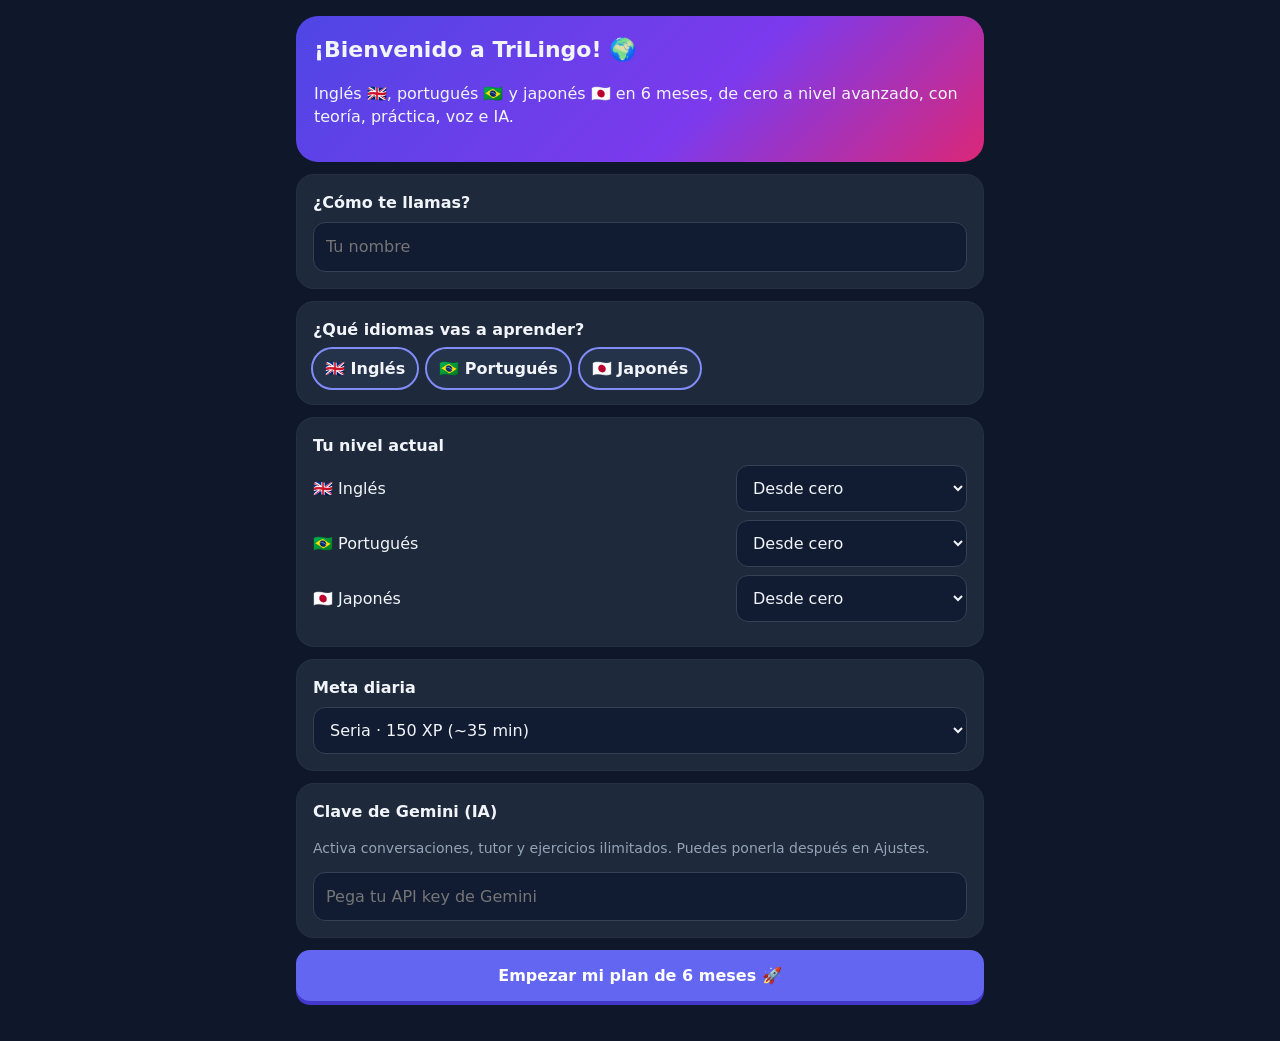
==== triplingo/assets/index.html @ 8bf6ce1e "Add TriLingo: Android app to learn English, Portuguese and Japanese in 6 months Co-Authored-By: Clau" ====
<!doctype html>
<html lang="es">
<head>
<meta charset="utf-8">
<meta name="viewport" content="width=device-width,initial-scale=1,maximum-scale=1,viewport-fit=cover">
<title>TriLingo</title>
<link rel="stylesheet" href="style.css">
</head>
<body>
<div id="app"></div>
<nav class="nav" id="nav">
  <button data-v="home"><span>🏠</span>Inicio</button>
  <button data-v="courses"><span>📚</span>Cursos</button>
  <button data-v="review"><span>🧠</span>Repasar</button>
  <button data-v="talk"><span>💬</span>Hablar</button>
  <button data-v="more"><span>✨</span>Más</button>
</nav>
<script src="data/en.js"></script>
<script src="data/pt.js"></script>
<script src="data/ja.js"></script>
<script src="data/extra.js"></script>
<script src="app.js"></script>
</body>
</html>
---- triplingo/assets/style.css ----
:root{
  --bg:#0f172a; --bg2:#111c33; --card:#1e293b; --card2:#24324a; --line:#334155;
  --tx:#f1f5f9; --mut:#94a3b8; --pri:#6366f1; --pri2:#818cf8; --ok:#22c55e; --bad:#ef4444; --warn:#f59e0b;
  --en:#ef4444; --pt:#22c55e; --ja:#facc15; --r:18px;
}
*{box-sizing:border-box;-webkit-tap-highlight-color:transparent}
html,body{margin:0;background:var(--bg);color:var(--tx);font-family:system-ui,-apple-system,"Segoe UI",Roboto,"Noto Sans","Noto Sans JP",sans-serif;font-size:16px;line-height:1.45}
body{padding-bottom:84px;min-height:100vh}
button{font:inherit;color:inherit;border:0;background:none;cursor:pointer}
input,textarea,select{font:inherit;color:var(--tx);background:var(--bg2);border:1px solid var(--line);border-radius:12px;padding:12px;width:100%}
textarea{min-height:90px;resize:vertical}
a{color:var(--pri2)}
#app{max-width:720px;margin:0 auto;padding:16px}
.top{display:flex;align-items:center;gap:10px;margin:4px 0 14px}
.top h1{font-size:20px;margin:0;flex:1}
.back{width:40px;height:40px;border-radius:12px;background:var(--card);font-size:20px}
.pill{display:inline-flex;align-items:center;gap:6px;background:var(--card);padding:6px 12px;border-radius:999px;font-weight:700;font-size:14px}
.card{background:var(--card);border-radius:var(--r);padding:16px;margin:0 0 12px;border:1px solid #ffffff08}
.card h2,.card h3{margin:0 0 8px}
.card h2{font-size:18px}.card h3{font-size:16px}
.mut{color:var(--mut);font-size:14px}
.row{display:flex;gap:10px;align-items:center}
.wrap{flex-wrap:wrap}
.grow{flex:1}
.grid2{display:grid;grid-template-columns:1fr 1fr;gap:10px}
.grid3{display:grid;grid-template-columns:repeat(3,1fr);gap:10px}
.btn{display:inline-flex;justify-content:center;align-items:center;gap:8px;background:var(--pri);color:#fff;font-weight:800;padding:14px 18px;border-radius:14px;box-shadow:0 4px 0 #4338ca;transition:transform .05s}
.btn:active{transform:translateY(3px);box-shadow:0 1px 0 #4338ca}
.btn.full{width:100%}
.btn.sec{background:var(--card2);box-shadow:0 4px 0 #0b1222}
.btn.ok{background:var(--ok);box-shadow:0 4px 0 #15803d}
.btn.bad{background:var(--bad);box-shadow:0 4px 0 #b91c1c}
.btn.sm{padding:9px 12px;font-size:14px;border-radius:12px}
.btn[disabled]{opacity:.45}
.tile{background:var(--card);border-radius:16px;padding:14px;text-align:left;border:1px solid #ffffff0a;display:block;width:100%}
.tile .ic{font-size:26px}
.tile b{display:block;margin-top:4px}
.tile:active{background:var(--card2)}
.bar{height:10px;background:var(--bg2);border-radius:99px;overflow:hidden}
.bar>i{display:block;height:100%;background:linear-gradient(90deg,var(--pri),#22d3ee);border-radius:99px;transition:width .3s}
.nav{position:fixed;bottom:0;left:0;right:0;background:#0b1222ee;backdrop-filter:blur(8px);border-top:1px solid var(--line);display:flex;justify-content:space-around;padding:8px 4px 10px;z-index:10}
.nav button{display:flex;flex-direction:column;align-items:center;font-size:11px;color:var(--mut);padding:4px 8px;border-radius:12px;min-width:60px}
.nav button span{font-size:22px}
.nav button.on{color:#fff;background:var(--card)}
.hero{background:linear-gradient(135deg,#4f46e5,#7c3aed 60%,#db2777);border-radius:22px;padding:18px;margin-bottom:12px}
.hero h2{margin:0;font-size:22px}
.ring{width:84px;height:84px;border-radius:50%;display:grid;place-items:center;font-weight:900}
.lang-chip{display:inline-flex;align-items:center;gap:6px;padding:8px 12px;border-radius:999px;background:var(--card2);font-weight:700}
.lang-chip.on{outline:2px solid var(--pri2)}
.tabs{display:flex;gap:8px;margin-bottom:12px;overflow-x:auto}
.tabs button{padding:10px 14px;border-radius:999px;background:var(--card);font-weight:700;white-space:nowrap}
.tabs button.on{background:var(--pri)}
.month{margin:16px 0 8px;font-weight:800;color:var(--mut);font-size:13px;letter-spacing:.06em;text-transform:uppercase}
.unit{display:flex;align-items:center;gap:12px;background:var(--card);padding:12px;border-radius:16px;margin-bottom:8px;width:100%;text-align:left}
.unit .n{width:44px;height:44px;border-radius:14px;display:grid;place-items:center;font-weight:900;background:var(--card2);flex:none}
.unit.done .n{background:var(--ok)}
.unit.cur .n{background:var(--pri)}
.unit.lock{opacity:.5}
.steps .unit .n{font-size:20px}
.q{font-size:22px;font-weight:800;margin:6px 0 4px}
.big{font-size:34px;font-weight:900;text-align:center;margin:10px 0}
.opts{display:grid;gap:10px;margin-top:14px}
.opt{background:var(--card);border:2px solid var(--line);border-radius:14px;padding:14px;text-align:left;font-size:17px;font-weight:600}
.opt.sel{border-color:var(--pri2);background:#1e1b4b}
.opt.right{border-color:var(--ok);background:#14532d}
.opt.wrong{border-color:var(--bad);background:#450a0a}
.tokens{display:flex;flex-wrap:wrap;gap:8px;min-height:56px;padding:10px;border-radius:14px;background:var(--bg2);border:2px dashed var(--line);margin:12px 0}
.tok{background:var(--card2);border:1px solid var(--line);border-radius:10px;padding:9px 12px;font-weight:700;font-size:17px}
.tok.used{opacity:.25;pointer-events:none}
.fb{position:fixed;left:0;right:0;bottom:0;padding:16px 16px 20px;z-index:20;border-top:2px solid;animation:up .2s}
.fb.ok{background:#052e16;border-color:var(--ok)}
.fb.bad{background:#3f0d0d;border-color:var(--bad)}
.fb .in{max-width:720px;margin:0 auto}
@keyframes up{from{transform:translateY(100%)}to{transform:none}}
.speak-btn{width:120px;height:120px;border-radius:50%;background:var(--pri);font-size:48px;display:grid;place-items:center;margin:18px auto;box-shadow:0 0 0 0 #6366f180}
.speak-btn.live{animation:pulse 1.2s infinite;background:var(--bad)}
@keyframes pulse{0%{box-shadow:0 0 0 0 #ef444499}70%{box-shadow:0 0 0 24px #ef444400}100%{box-shadow:0 0 0 0 #ef444400}}
.say{display:inline-grid;place-items:center;width:40px;height:40px;border-radius:12px;background:var(--card2);font-size:20px;flex:none}
.theory p{margin:0 0 10px}
.theory b{color:#c7d2fe}
.vocab{display:flex;align-items:center;gap:10px;padding:10px 0;border-bottom:1px solid var(--line)}
.vocab:last-child{border:0}
.vocab .w{font-size:19px;font-weight:800}
.chat{display:flex;flex-direction:column;gap:10px;margin-bottom:150px}
.msg{max-width:88%;padding:12px 14px;border-radius:16px;white-space:pre-wrap}
.msg.me{align-self:flex-end;background:var(--pri);border-bottom-right-radius:4px}
.msg.ai{align-self:flex-start;background:var(--card);border-bottom-left-radius:4px}
.msg .tr{color:var(--mut);font-size:14px;margin-top:6px}
.msg .cor{margin-top:8px;font-size:14px;background:#422006;border-radius:10px;padding:8px;color:#fde68a}
.composer{position:fixed;left:0;right:0;bottom:0;background:#0b1222;border-top:1px solid var(--line);padding:10px 12px 14px;z-index:15}
.composer .in{max-width:720px;margin:0 auto}
.sugg{display:flex;gap:6px;overflow-x:auto;margin-bottom:8px}
.sugg button{background:var(--card);border-radius:999px;padding:7px 12px;font-size:14px;white-space:nowrap}
.kgrid{display:grid;grid-template-columns:repeat(5,1fr);gap:6px}
.kgrid button{background:var(--card);border-radius:12px;padding:8px 0;font-size:24px;font-weight:700}
.kgrid button small{display:block;font-size:11px;color:var(--mut);font-weight:500}
.flash{min-height:220px;display:flex;flex-direction:column;justify-content:center;align-items:center;text-align:center}
.md h1,.md h2,.md h3{font-size:17px;margin:12px 0 6px}
.md ul{padding-left:20px;margin:6px 0}
.md p{margin:0 0 8px}
.md code{background:var(--bg2);padding:1px 5px;border-radius:6px}
.spin{width:28px;height:28px;border:3px solid var(--line);border-top-color:var(--pri2);border-radius:50%;animation:sp 1s linear infinite;margin:20px auto}
@keyframes sp{to{transform:rotate(360deg)}}
.toast{position:fixed;top:16px;left:50%;transform:translateX(-50%);background:#111827;border:1px solid var(--line);padding:10px 16px;border-radius:12px;z-index:50;font-weight:700;max-width:90%}
.diff .m{color:var(--ok)}.diff .x{color:var(--bad);text-decoration:underline}
.badge{font-size:12px;font-weight:800;padding:3px 8px;border-radius:999px;background:var(--card2);color:var(--mut)}
.center{text-align:center}
hr{border:0;border-top:1px solid var(--line);margin:14px 0}
.confetti{position:fixed;inset:0;pointer-events:none;z-index:60;overflow:hidden}
.confetti i{position:absolute;top:-10px;width:8px;height:14px;animation:fall 1.6s linear forwards}
@keyframes fall{to{transform:translateY(110vh) rotate(720deg)}}
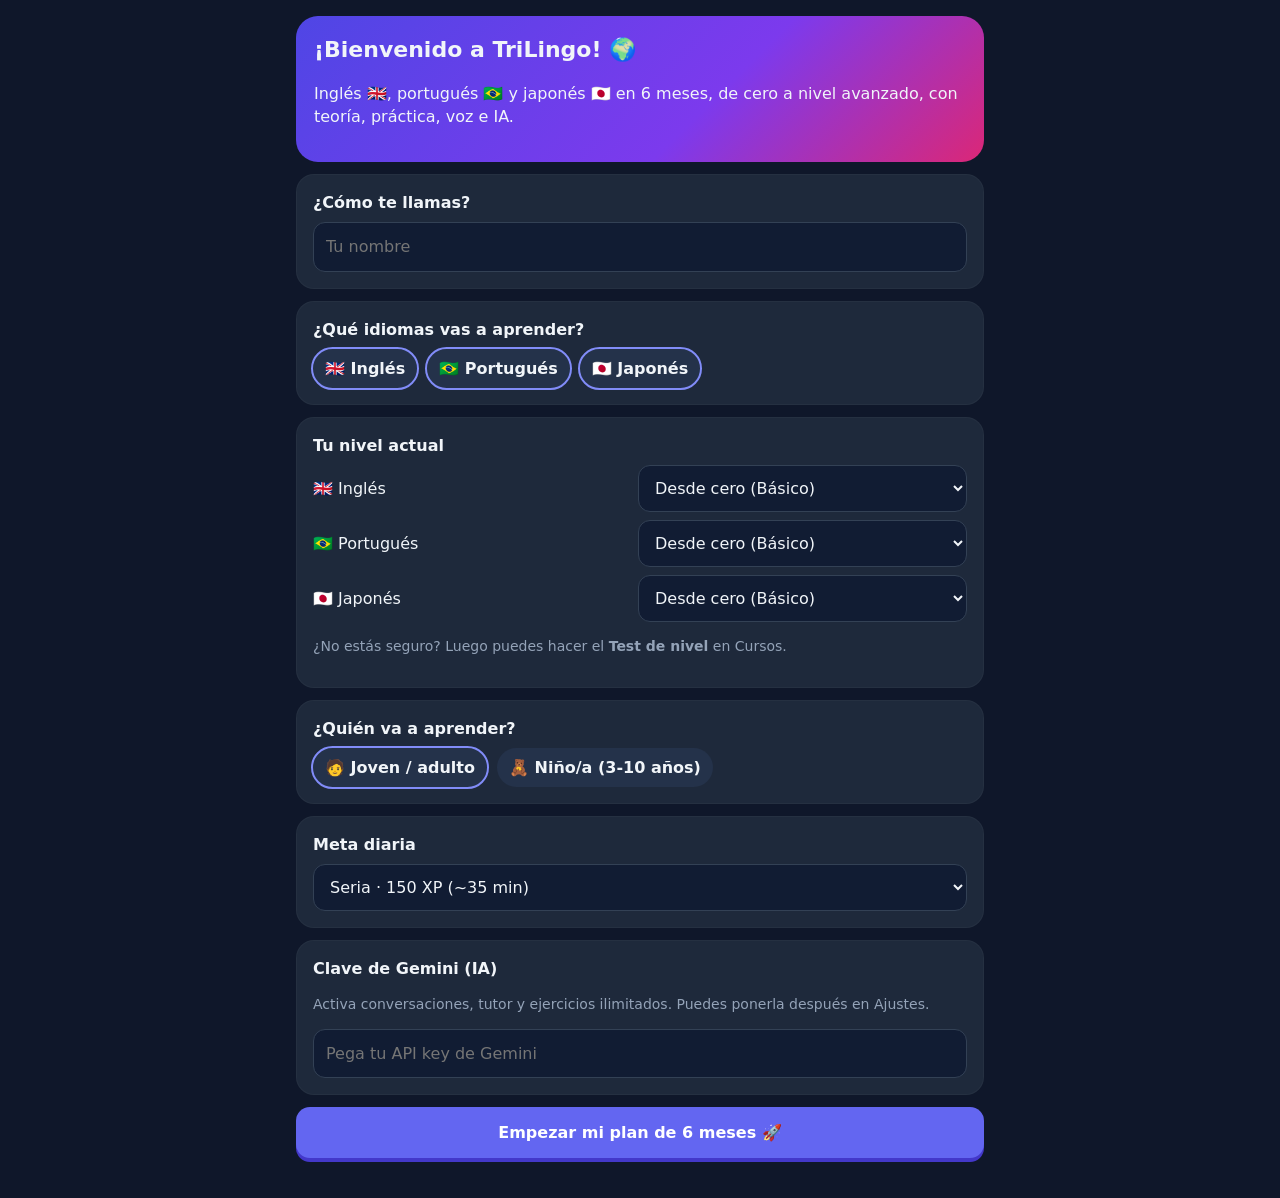
==== commit b644f9df: "TriLingo 2.0: CEFR levels Basic-C2, Japanese handwriting and kanji, songs, books, kids mode - 32 uni" ====
--- a/triplingo/assets/index.html
+++ b/triplingo/assets/index.html
@@ -19,6 +19,11 @@
 <script src="data/pt.js"></script>
 <script src="data/ja.js"></script>
 <script src="data/extra.js"></script>
+<script src="data/levels.js"></script>
+<script src="data/kids.js"></script>
+<script src="data/kanji.js"></script>
+<script src="data/media.js"></script>
 <script src="app.js"></script>
+<script src="features.js"></script>
 </body>
 </html>
--- a/triplingo/assets/style.css
+++ b/triplingo/assets/style.css
@@ -109,3 +109,64 @@
 .confetti{position:fixed;inset:0;pointer-events:none;z-index:60;overflow:hidden}
 .confetti i{position:absolute;top:-10px;width:8px;height:14px;animation:fall 1.6s linear forwards}
 @keyframes fall{to{transform:translateY(110vh) rotate(720deg)}}
+/* ---------- v2: niveles, ruta, nuevos ejercicios ---------- */
+.lvl{display:flex;align-items:center;gap:12px;width:100%;text-align:left;background:var(--card);border-radius:18px;padding:14px;margin:10px 0 6px;border:1px solid #ffffff0d}
+.lvl.cur{outline:2px solid var(--pri2)}
+.lvl.done{background:linear-gradient(135deg,#14532d,#1e293b)}
+.lic{font-size:30px;width:48px;text-align:center}
+.path{padding:6px 0 4px;position:relative}
+.node{display:flex;align-items:center;gap:12px;width:80%;margin:10px 0;text-align:left}
+.node .disc{width:66px;height:66px;flex:none;border-radius:50%;display:grid;place-items:center;font-weight:900;font-size:22px;background:conic-gradient(var(--pri2) var(--p),var(--card2) 0);box-shadow:0 5px 0 #0b1222;position:relative}
+.node .disc::after{content:"";position:absolute;inset:6px;border-radius:50%;background:var(--card);z-index:0}
+.node .disc{isolation:isolate}
+.node .disc{color:#fff}
+.node .disc{z-index:0}
+.node .nt{display:flex;flex-direction:column}
+.node.done .disc{background:var(--ok)}
+.node.done .disc::after{background:#16a34a}
+.node.cur .disc{animation:bob 1.6s ease-in-out infinite}
+.node.lock{opacity:.45}
+.node .disc>*{position:relative;z-index:1}
+.node .disc{font-variant-numeric:tabular-nums}
+@keyframes bob{50%{transform:translateY(-5px)}}
+.pairs{display:grid;grid-template-columns:1fr 1fr;gap:10px;margin-top:14px}
+.pairs>div{display:grid;gap:10px;align-content:start}
+.pairs .opt{text-align:center;padding:16px 8px;transition:all .15s}
+.pairs .opt[disabled]{opacity:.35}
+.pics{display:grid;grid-template-columns:1fr 1fr;gap:12px;margin-top:16px}
+.opt.pic{font-size:64px;text-align:center;padding:18px 0}
+.opt.wrong{animation:shake .35s}
+@keyframes shake{25%{transform:translateX(-6px)}75%{transform:translateX(6px)}}
+/* escritura */
+.padwrap{position:relative;width:min(100%,340px);aspect-ratio:1;margin:12px auto;background:var(--bg2);border-radius:18px;border:2px solid var(--line);overflow:hidden}
+.padwrap canvas,.padwrap svg,.padguide{position:absolute;inset:0;width:100%;height:100%}
+.padwrap canvas{touch-action:none}
+.padguide{display:grid;place-items:center;font-size:min(68vw,250px);line-height:1;color:#fff;pointer-events:none;font-family:"Noto Sans JP","Noto Sans CJK JP",sans-serif}
+.padsvg{pointer-events:none}
+.padsvg path{fill:none;stroke:#f472b6;stroke-width:4;stroke-linecap:round;stroke-linejoin:round;stroke-dasharray:1;stroke-dashoffset:1;animation:draw .65s ease forwards}
+@keyframes draw{to{stroke-dashoffset:0}}
+/* canciones y libros */
+.lyrics{display:grid;gap:8px}
+.lyr{background:var(--card);border-radius:14px;padding:12px 14px;text-align:left;border:2px solid transparent;transition:all .2s}
+.lyr .lt{font-size:19px;font-weight:700}
+.lyr .tr,.sent .tr{color:var(--mut);font-size:14px}
+.lyr.on{border-color:var(--pri2);background:#1e1b4b;transform:scale(1.02)}
+.book .sent{font-size:19px;line-height:1.7;margin:0 0 12px;cursor:pointer;padding:6px 8px;border-radius:10px}
+.book .sent:active{background:var(--card2)}
+.book .d{display:block;font-size:14px;line-height:1.4}
+/* niños */
+.kids{--kr:26px}
+.kids .tabs.big button{font-size:18px;padding:12px 18px}
+.kmascot{font-size:56px;animation:bob 2s ease-in-out infinite}
+.kunits{display:grid;grid-template-columns:1fr 1fr;gap:12px;margin:12px 0}
+.kunit{background:linear-gradient(160deg,#312e81,#1e293b);border-radius:var(--kr);padding:16px 10px;text-align:center;border:2px solid #ffffff14;box-shadow:0 6px 0 #0b1222}
+.kunit:active{transform:translateY(4px);box-shadow:0 2px 0 #0b1222}
+.kic{font-size:56px;line-height:1.2}
+.kunit b{font-size:18px;display:block;margin-top:4px}
+.kst{color:#facc15;font-size:22px;letter-spacing:2px}
+.kbig{display:block;width:100%;font-size:22px;font-weight:900;padding:18px;border-radius:var(--kr);background:#ec4899;color:#fff;box-shadow:0 6px 0 #9d174d;margin:10px 0}
+.kbig.sec{background:var(--card2);box-shadow:0 6px 0 #0b1222;width:auto;flex:1}
+.kbig[disabled]{opacity:.4}
+.kcard{display:block;width:100%;background:linear-gradient(160deg,#4338ca,#7c3aed);border-radius:30px;padding:26px 10px;text-align:center;margin-bottom:14px}
+.kemoji{font-size:120px;line-height:1.1}
+.kword{font-size:40px;font-weight:900;margin:6px 0}
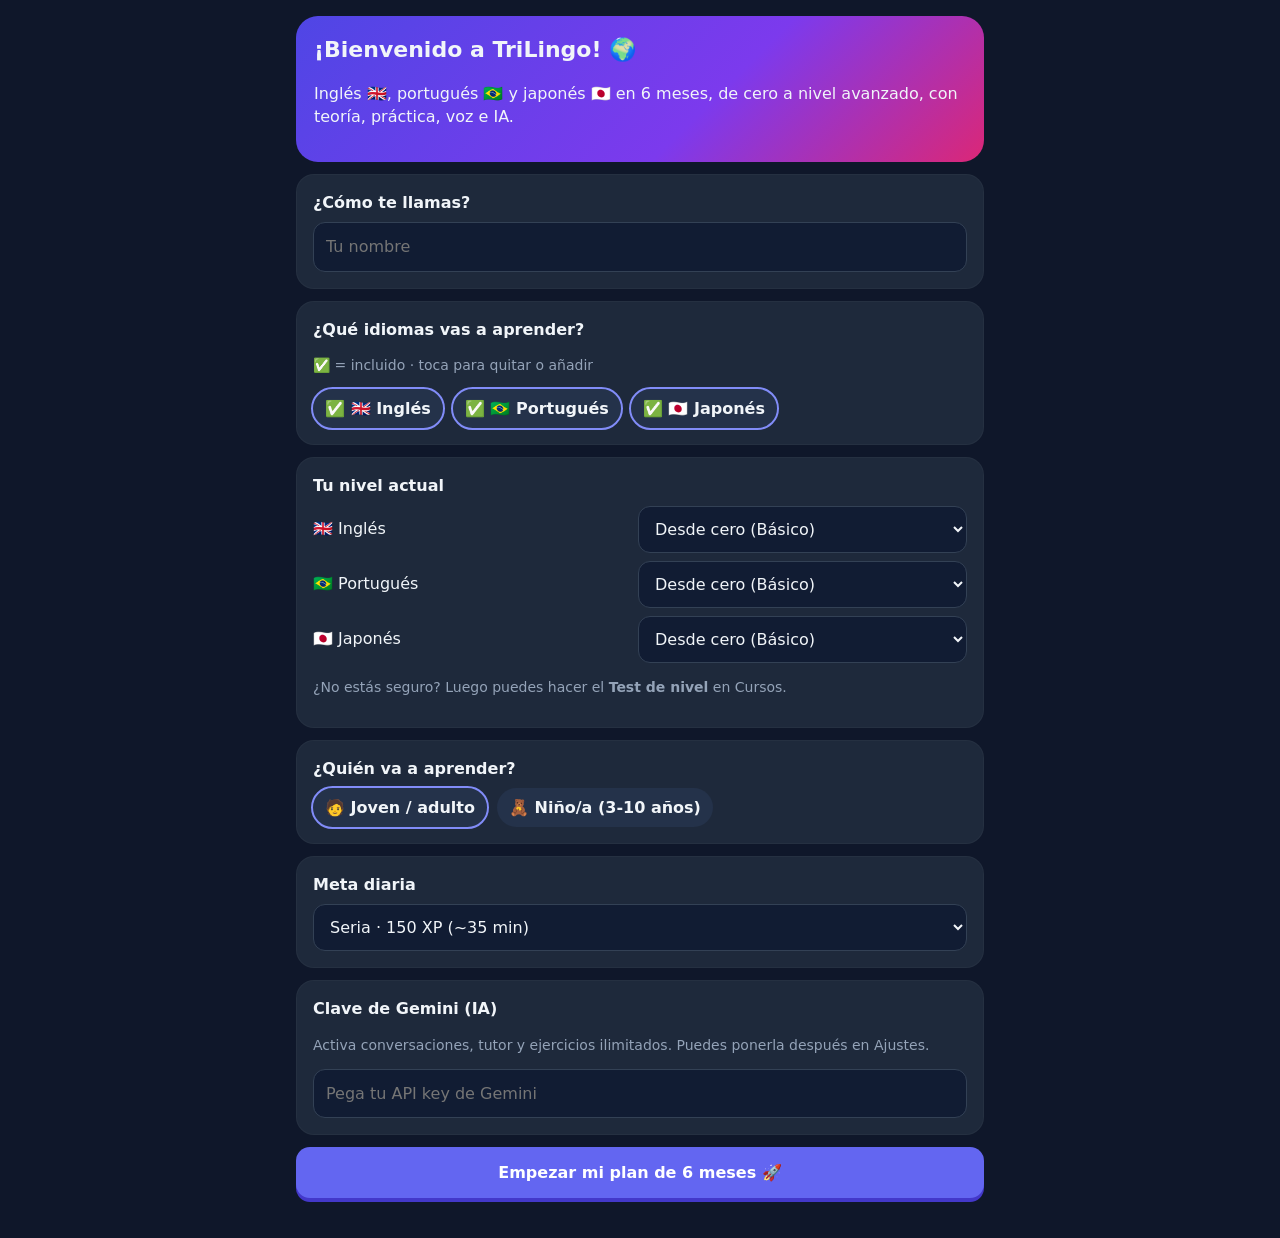
==== commit 1a3ea434: "WIP: full Japanese writing course (kana + kanji N5-N1) with stroke-by-stroke checking - New jp.js: h" ====
--- a/triplingo/assets/index.html
+++ b/triplingo/assets/index.html
@@ -21,9 +21,10 @@
 <script src="data/extra.js"></script>
 <script src="data/levels.js"></script>
 <script src="data/kids.js"></script>
-<script src="data/kanji.js"></script>
+<script src="data/jp/index.js"></script>
 <script src="data/media.js"></script>
 <script src="app.js"></script>
 <script src="features.js"></script>
+<script src="jp.js"></script>
 </body>
 </html>
--- a/triplingo/assets/style.css
+++ b/triplingo/assets/style.css
@@ -170,3 +170,18 @@
 .kcard{display:block;width:100%;background:linear-gradient(160deg,#4338ca,#7c3aed);border-radius:30px;padding:26px 10px;text-align:center;margin-bottom:14px}
 .kemoji{font-size:120px;line-height:1.1}
 .kword{font-size:40px;font-weight:900;margin:6px 0}
+.grid3 .tile b{font-size:14px;overflow-wrap:anywhere;hyphens:auto}
+.grid3 .tile{padding:12px 10px}
+/* ---------- escritura japonesa 2.2 ---------- */
+.ksvg{width:110px;height:110px;background:var(--bg2);border-radius:14px}
+.ksvg.big{width:130px;height:130px}
+.ksvg.pad{position:absolute;inset:0;width:100%;height:100%;background:none;border-radius:0}
+.ksvg .ghost{fill:none;stroke:#94a3b833;stroke-width:64;stroke-linecap:round;stroke-linejoin:round}
+.ksvg.pad .ghost{stroke:#94a3b826}
+.ksvg .anim{fill:none;stroke:#f472b6;stroke-width:44;stroke-linecap:round;stroke-linejoin:round;stroke-dasharray:1;stroke-dashoffset:1;animation:draw .6s ease forwards}
+.ksvg .num{fill:#fde68a;font-size:90px;font-weight:900;opacity:0;animation:fadein .2s forwards}
+@keyframes fadein{to{opacity:1}}
+.jbig{display:flex;flex-wrap:wrap;justify-content:center;gap:10px;font-size:44px;font-weight:700}
+.jbig span{cursor:pointer}
+.jprev{font-size:20px;letter-spacing:2px;margin:2px 0;overflow-wrap:anywhere}
+.kgrid.kana button{font-size:22px}
